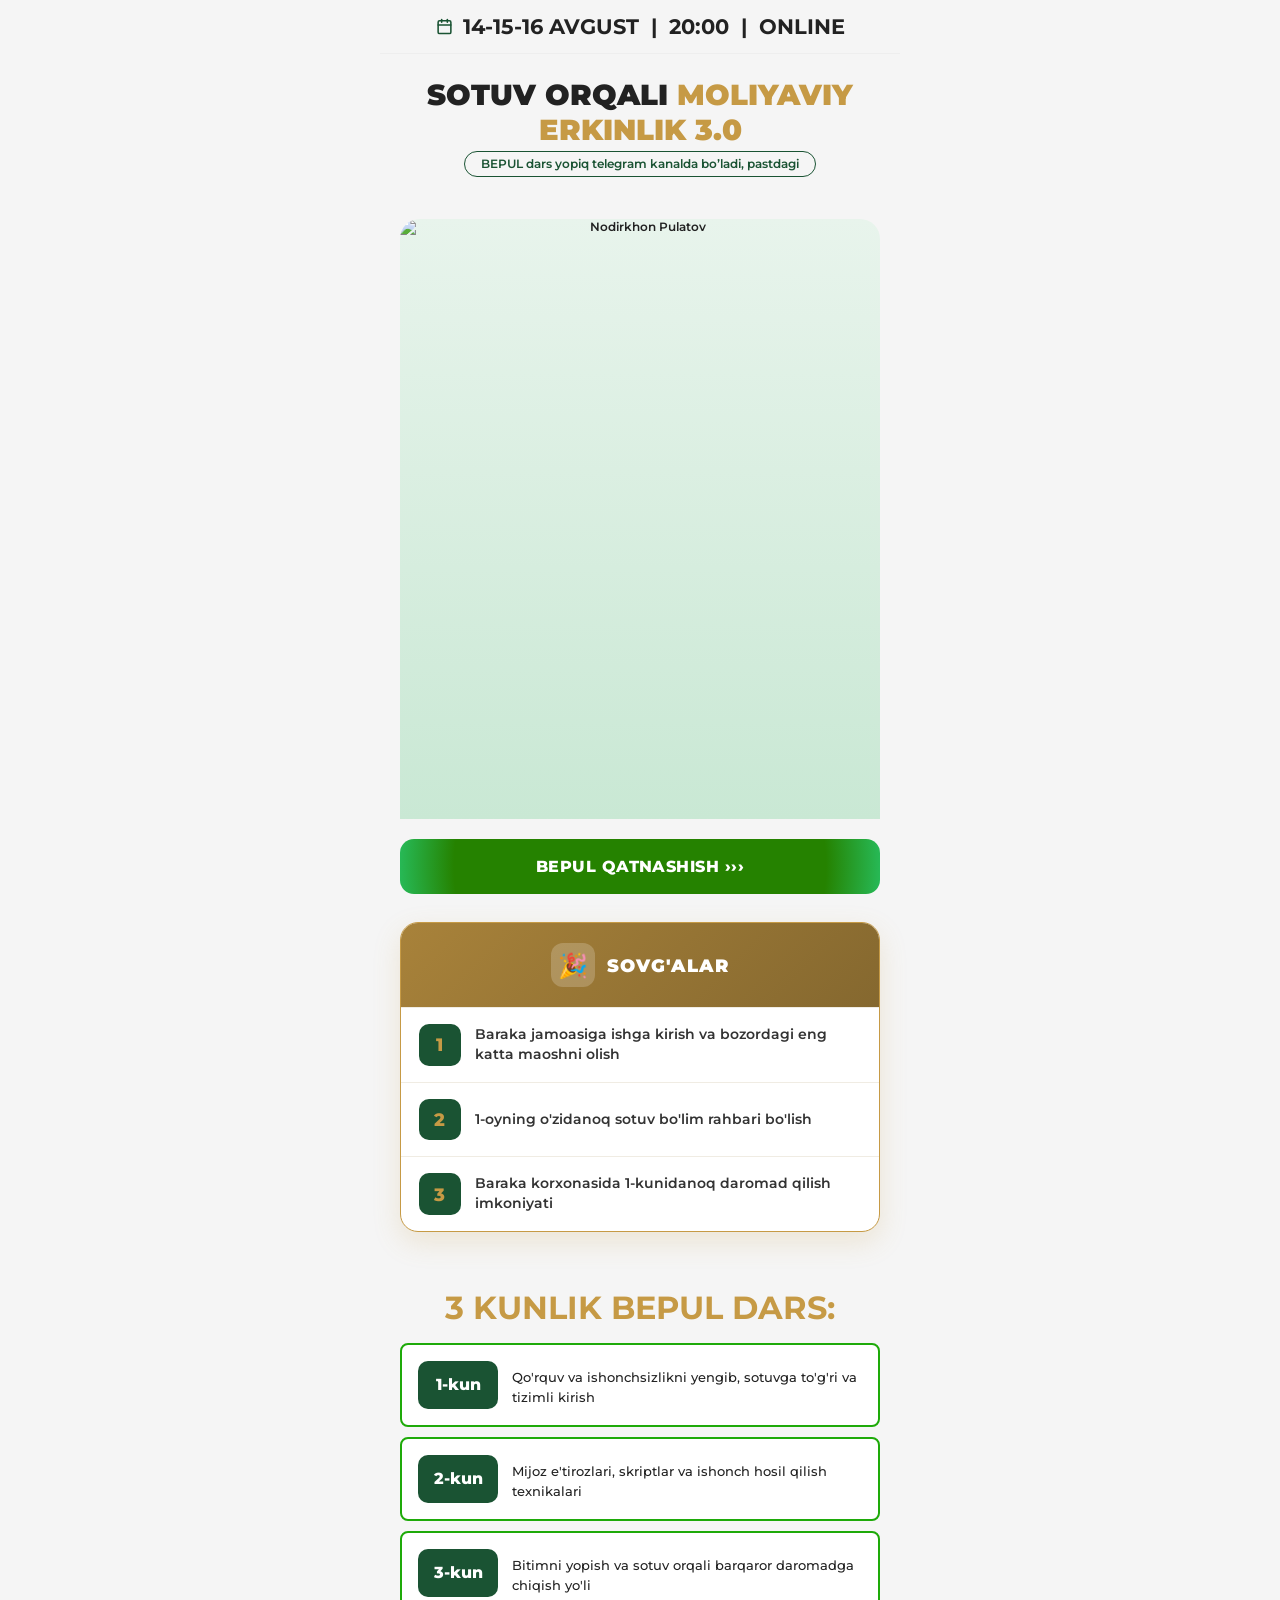
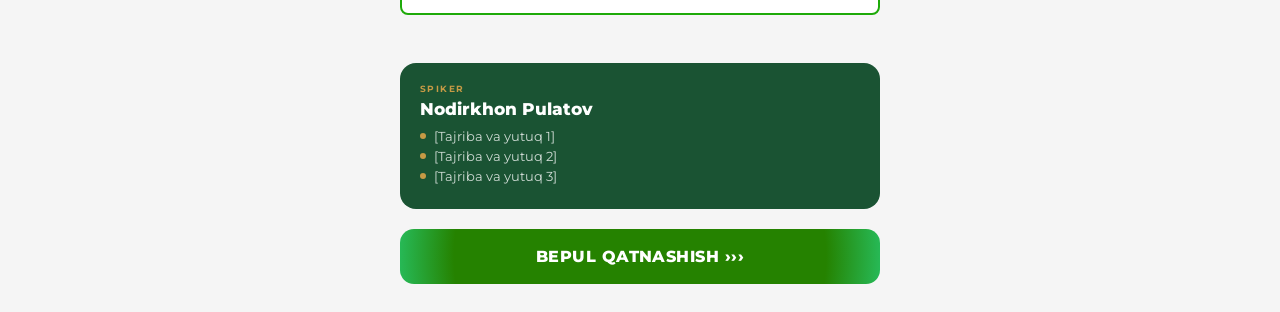
==== index.html @ 87858f14 "1st commit" ====
<!DOCTYPE html>
<html lang="uz">
<head>
<meta charset="UTF-8">
<meta name="viewport" content="width=device-width, initial-scale=1.0">
<title>Sotuv orqali Moliyaviy Erkinlik 3.0 | Baraka Education</title>
<meta name="description" content="Sotuv orqali Moliyaviy Erkinlik 3.0 — 3 kunlik BEPUL onlayn dars, 14-15-16 avgust, soat 20:00. Har kuni jonli efirda bepul kurslar tirojida qatnashing.">
<meta property="og:title" content="Sotuv orqali Moliyaviy Erkinlik 3.0 | Baraka Education">
<meta property="og:description" content="3 kunlik BEPUL onlayn dars — 14-15-16 avgust, soat 20:00. Har kuni jonli efirda bepul kurslar tirojida qatnashing.">
<meta property="og:type" content="website">
<meta property="og:url" content="https://barakaeducation.uz">
<meta property="og:image" content="https://barakaeducation.uz/img/Nodirkhon.webp">
<link rel="icon" href="/img/favicon.png" type="image/png">
    <link rel="stylesheet" href="./css/webinar.css">
<link rel="preconnect" href="https://fonts.googleapis.com">
<link rel="preconnect" href="https://fonts.gstatic.com" crossorigin>
<link rel="preload" as="style" href="https://fonts.googleapis.com/css2?family=Montserrat:wght@400;500;600;700;800;900&display=swap">
<link rel="stylesheet" href="https://fonts.googleapis.com/css2?family=Montserrat:wght@400;500;600;700;800;900&display=swap" media="print" onload="this.media='all'">
<!-- Meta Pixel Code -->
<script>
!function(f,b,e,v,n,t,s)
{if(f.fbq)return;n=f.fbq=function(){n.callMethod?
n.callMethod.apply(n,arguments):n.queue.push(arguments)};
if(!f._fbq)f._fbq=n;n.push=n;n.loaded=!0;n.version='2.0';
n.queue=[];t=b.createElement(e);t.async=!0;
t.src=v;s=b.getElementsByTagName(e)[0];
s.parentNode.insertBefore(t,s)}(window, document,'script',
'https://connect.facebook.net/en_US/fbevents.js');
fbq('init', '1590070006082105');
// Browser Pixel <-> CAPI deduplikatsiya uchun bitta event_id
window.__bcPvId = (window.crypto && crypto.randomUUID) ? crypto.randomUUID() : ('pv' + Date.now() + Math.random().toString(16).slice(2));
fbq('track', 'PageView', {}, {eventID: window.__bcPvId});
</script>
<noscript><img height="1" width="1" style="display:none"
src="https://www.facebook.com/tr?id=1590070006082105&ev=PageView&noscript=1"
/></noscript>
<!-- End Meta Pixel Code -->
<script type="application/ld+json">
{
  "@context": "https://schema.org",
  "@type": "EducationEvent",
  "name": "Moliyaviy Erkinlik 3.0 — 3 kunlik bepul onlayn dars",
  "description": "Sotuv menejeri uchun 3 kunlik bepul onlayn dars. Har kuni jonli efirda bepul kurslar tirojida qatnashing.",
  "startDate": "2027-08-14T20:00:00+05:00",
  "endDate": "2027-08-16T21:00:00+05:00",
  "eventAttendanceMode": "https://schema.org/OnlineEventAttendanceMode",
  "eventStatus": "https://schema.org/EventScheduled",
  "location": { "@type": "VirtualLocation", "url": "https://barakaeducation.uz" },
  "organizer": { "@type": "Organization", "name": "Baraka Education", "url": "https://barakaeducation.uz" },
  "offers": { "@type": "Offer", "price": "0", "priceCurrency": "UZS", "availability": "https://schema.org/InStock", "url": "https://barakaeducation.uz" }
}
</script>
</head>

<body>

<div class="date-bar">
  <svg width="17" height="17" viewBox="0 0 24 24" fill="none" stroke="#1A5333" stroke-width="2.2" stroke-linecap="round" stroke-linejoin="round"><rect x="3" y="4" width="18" height="18" rx="2"/><line x1="16" y1="2" x2="16" y2="6"/><line x1="8" y1="2" x2="8" y2="6"/><line x1="3" y1="10" x2="21" y2="10"/></svg>
  14-15-16 AVGUST &nbsp;|&nbsp; 20:00 &nbsp;|&nbsp; ONLINE
</div>

<div class="hero">

  <h1 class="hero-title">Sotuv orqali <span class="accent">Moliyaviy Erkinlik 3.0</span></h1>
  <div class="hero-tag">BEPUL dars yopiq telegram kanalda boʼladi, pastdagi </div>
  <div class="photo-wrap">
    <div class="photo-placeholder">
      <img src="img/NNN.webp" alt="Nodirkhon Pulatov" width="620" height="827" fetchpriority="high">
    </div>
  </div>
</div>

<div class="cta-wrap">
  <button type="button" class="cta-btn" onclick="openModal()">BEPUL QATNASHISH &#8250;&#8250;&#8250;</button>
</div>
<div class="gifts-section">
  <div class="gifts-header">
    <div class="gifts-badge">&#127881;</div>
    <div class="gifts-title">SOVG'ALAR</div>
  </div>
  <div class="gifts-list">
    <div class="gift-item">
      <div class="gift-num">1</div>
      <div class="gift-text">Baraka jamoasiga ishga kirish va bozordagi eng katta maoshni olish</div>
    </div>
    <div class="gift-item">
      <div class="gift-num">2</div>
      <div class="gift-text">1-oyning o'zidanoq sotuv bo'lim rahbari bo'lish</div>
    </div>
    <div class="gift-item">
      <div class="gift-num">3</div>
      <div class="gift-text">Baraka korxonasida 1-kunidanoq daromad qilish imkoniyati</div>
    </div>
  </div>
</div>
<div class="section">
  <div class="section-label"><p class=""><span class="accent">3 KUNLIK BEPUL DARS:</p></div>
  <!-- TODO: kurs dasturi tasdiqlangach kunlik mavzularni yangilang -->
  <div class="benefit-item">
    <div class="benefit-num">1-kun</div>
    <div class="benefit-text">Qo'rquv va ishonchsizlikni yengib, sotuvga to'g'ri va tizimli kirish</div>
  </div>
  <div class="benefit-item">
    <div class="benefit-num">2-kun</div>
    <div class="benefit-text">Mijoz e'tirozlari, skriptlar va ishonch hosil qilish texnikalari</div>
  </div>
  <div class="benefit-item">
    <div class="benefit-num">3-kun</div>
    <div class="benefit-text">Bitimni yopish va sotuv orqali barqaror daromadga chiqish yo'li</div>
  </div>
</div>

<!-- TODO: Nodirkhon Pulatov haqida haqiqiy tajriba/yutuqlarni kiriting -->
<div class="expert-box">
  <div class="expert-label">Spiker</div>
  <div class="expert-name">Nodirkhon Pulatov</div>
  <ul class="expert-list">
    <li>[Tajriba va yutuq 1]</li>
    <li>[Tajriba va yutuq 2]</li>
    <li>[Tajriba va yutuq 3]</li>
  </ul>
</div>

<div class="cta-wrap">
  <button type="button" class="cta-btn" onclick="openModal()">BEPUL QATNASHISH &#8250;&#8250;&#8250;</button>
</div>


<!-- ============ MODAL POPUP ============ -->
<div class="modal-overlay" id="modal-overlay" onclick="closeModalOnOverlay(event)">
  <div class="modal-box">
    <button type="button" class="modal-close" onclick="closeModal()" aria-label="Yopish">&times;</button>

    <div id="form-step">
      <div class="form-title">Bepul darsga ro'yxatdan o'ting</div>
      <div class="form-sub">Ismingiz va telefon raqamingizni kiriting</div>

      <div class="name-row">
        <input class="name-input" type="text" id="name" placeholder="Ismingiz">
      </div>
      <div class="form-error" id="name-error">Ismingizni kiriting!</div>

      <div class="phone-row">
        <div class="phone-prefix">+998</div>
        <input class="phone-input" type="tel" id="phone" placeholder="__ ___ __ __" maxlength="9" inputmode="numeric">
      </div>
      <div class="form-error" id="form-error">Telefon raqam to'g'ri emas!</div>

      <button class="cta-btn gold" id="submit-btn" onclick="handleSubmit()">BEPUL QATNASHISH</button>
      <div class="form-note" id="form-note">Ma'lumotlaringiz xavfsiz saqlanadi</div>
    </div>

    <div id="thanks-step" class="thanks-step">
      <div class="thanks-title">OXIRGI QADAM QOLDI!</div>
      <div class="thanks-text">Bepul darsni qo'lga kiritish uchun quyidagi tugma orqali telegram kanalga <span class="thanks-highlight">obuna bo'ling</span></div>
      <div class="thanks-arrow">&#8595;</div>
      <!-- TODO: shu vebinar uchun to'g'ri Telegram kanal havolasini tasdiqlang -->
      <a href="https://t.me/+x61LGCDoB-4zYzRi" target="_blank" rel="noopener" class="telegram-btn" onclick="bcCompleteReg()">OBUNA BO'LISH</a>
    </div>
  </div>
</div>

<script>
// === Google Sheets ga yuborish uchun manzil ===
var SHEET_WEBHOOK_URL = "https://script.google.com/macros/s/AKfycbxKwJilqauk2jVighUAce0dk263WaoMUeC7vBWDnK7WF0AuRO-kaybdIOo3z-_zWFyV/exec";

// ===================================================================
//  Meta Conversions API (CAPI) — yordamchi funksiyalar
// ===================================================================
var CAPI_ENDPOINT = "/api/event.php";

function bcGenId(){
  if (window.crypto && crypto.randomUUID) return crypto.randomUUID();
  return 'id' + Date.now() + Math.random().toString(16).slice(2);
}

function bcGetCookie(name){
  var m = document.cookie.match('(^|;)\\s*' + name + '\\s*=\\s*([^;]+)');
  return m ? decodeURIComponent(m.pop()) : '';
}

// _fbc yo'q bo'lsa, URL'dagi fbclid'dan yasaymiz (Match Quality uchun)
function bcGetFbc(){
  var fbc = bcGetCookie('_fbc');
  if (fbc) return fbc;
  var fbclid = new URLSearchParams(window.location.search).get('fbclid');
  if (fbclid) return 'fb.1.' + Date.now() + '.' + fbclid;
  return '';
}

// Backend'ga (api/event.php) hodisa yuborish
function bcSendCAPI(eventType, eventId, extra){
  var payload = {
    eventType: eventType,
    event_id: eventId,
    event_source_url: window.location.href,
    fbp: bcGetCookie('_fbp'),
    fbc: bcGetFbc()
  };
  if (extra){ for (var k in extra){ payload[k] = extra[k]; } }
  try {
    fetch(CAPI_ENDPOINT, {
      method: "POST",
      headers: { "Content-Type": "application/json" },
      body: JSON.stringify(payload),
      keepalive: true
    }).catch(function(){});
  } catch(e){}
}

// Telegram tugmasi: CompleteRegistration (ism/telefon yo'q) -> yangi oyna ochiladi
function bcCompleteReg(){
  var id = bcGenId();
  if (window.fbq) fbq('track', 'CompleteRegistration', {}, {eventID: id});
  bcSendCAPI('CompleteRegistration', id);
  return true; // havola odatdagidek yangi oynada ochilaveradi
}

// PageView'ni backend'ga ham yuboramiz (browser Pixel bilan bir xil event_id).
// _fbp cookie o'rnatilishi uchun ozgina kutamiz.
setTimeout(function(){
  bcSendCAPI('PageView', window.__bcPvId || bcGenId());
}, 800);

document.getElementById("phone").addEventListener("input",function(){
  this.value=this.value.replace(/\D/g,"").slice(0,9)
});

function openModal(){
  document.getElementById("modal-overlay").classList.add("modal-open");
  document.body.style.overflow = "hidden";
}

function closeModal(){
  document.getElementById("modal-overlay").classList.remove("modal-open");
  document.body.style.overflow = "";
}

function closeModalOnOverlay(e){
  if(e.target.id === "modal-overlay"){
    closeModal();
  }
}

function handleSubmit(){
  var nameVal = document.getElementById("name").value.trim();
  var phoneVal = document.getElementById("phone").value.replace(/\D/g,"");

  var nameErr = document.getElementById("name-error");
  var phoneErr = document.getElementById("form-error");

  var valid = true;

  if(nameVal.length < 2){
    nameErr.style.display = "block";
    valid = false;
  } else {
    nameErr.style.display = "none";
  }

  if(phoneVal.length < 9){
    phoneErr.style.display = "block";
    valid = false;
  } else {
    phoneErr.style.display = "none";
  }

  if(!valid) return;

  var payload = {
    name: nameVal,
    phone: "+998" + phoneVal
  };

  // ===== Meta: Lead (Pixel + CAPI, bir xil event_id) =====
  var bcLeadId = bcGenId();
  if (window.fbq) fbq('track', 'Lead', {}, {eventID: bcLeadId});
  bcSendCAPI('Lead', bcLeadId, { name: nameVal, phone: "+998" + phoneVal });

  showThanksStep();

  fetch(SHEET_WEBHOOK_URL, {
    method: "POST",
    mode: "no-cors",
    headers: { "Content-Type": "text/plain" },
    body: JSON.stringify(payload)
  }).catch(function(err){
    console.error("Sheetga yozishda xato:", err);
  });
}

function showThanksStep(){
  document.getElementById("form-step").style.display = "none";
  document.getElementById("thanks-step").style.display = "block";
  document.getElementById("name").value = "";
  document.getElementById("phone").value = "";
}
</script>
</body>
</html>
---- css/webinar.css ----
:root{--green:#1A5333;--gold:#C69A45;--beige:#F5E8D3;--white:#fff;--text:#222}
*{margin:0;padding:0;box-sizing:border-box}
body{font-family:"Montserrat",sans-serif;background:#f5f5f5;color:var(--text);max-width:520px;margin:0 auto}

.date-bar{display:flex;align-items:center;gap:10px;padding:14px 20px;font-size:1.3rem;font-weight:700;border-bottom:1px solid #eee;justify-content: center;}

.hero{padding:24px 20px 0;text-align:center}
.hero-tag{display:inline-block;border:1.5px solid var(--green);border-radius:50px;padding:5px 16px;font-size:.72rem;font-weight:600;color:var(--green);margin-bottom:18px;}
.hero-title{font-size:clamp(1.35rem,6vw,1.8rem);font-weight:900;line-height:1.2;text-transform:uppercase;margin-bottom:4px}
.hero-title .accent{color:var(--gold)}

.photo-wrap{margin:24px 0 0;background:linear-gradient(180deg,#e8f4ec 0%,#c9e8d4 100%);border-radius:20px 20px 0 0;aspect-ratio:4/5;position:relative;overflow:hidden}
.photo-wrap img{position:absolute;inset:0;width:100%;height:100%;object-fit:cover;object-position:top center;display:block}
.photo-placeholder{display:flex;flex-direction:column;align-items:center;gap:10px;font-size:.78rem;font-weight:600}
.photo-placeholder span{font-size:4rem}

.cta-wrap{padding:0 20px 28px}
.cta-btn{display:block;color: #ffffff;width:100%;background: #258200;
background: radial-gradient(circle, rgba(37, 130, 0, 1) 77%, rgba(39, 186, 88, 1) 100%, rgba(41, 204, 109, 1) 93%);font-family:"Montserrat",sans-serif;font-size:1rem;font-weight:800;text-align:center;padding:18px;border-radius:14px;border:none;cursor:pointer;letter-spacing:.03em;text-decoration:none;transition:background .2s;margin-top:20px}
.cta-btn:hover{background:#143f27}
.cta-btn.gold{background:var(--gold)}
.cta-btn.gold:hover{background:#a8823a}

.section{padding:28px 20px;margin-top:10px}
.section-label{font-size:2rem;font-weight:700;margin-bottom:16px;display: flex; justify-content: center}
.section-label .accent{color:var(--gold)}

.benefit-item{display:flex;align-items:flex-start;gap:14px;padding:16px;margin-bottom:10px;background: white; border-radius: 0.5rem; border-width: 2px;border-style: solid;border-color: #1eaa09 ;align-items:center;  /* Blue color */}
.benefit-num{width:5rem;height:3rem;border-radius:10px;background:var(--green);color:white;font-size:1rem;font-weight:800;display:flex;align-items:center;justify-content:center;flex-shrink:0;}
.benefit-text{font-size:.84rem;font-weight:500;line-height:1.5;padding-top:4px}

.expert-box{background:var(--green);margin:10px 20px;border-radius:16px;padding:20px}
.expert-label{font-size:.58rem;font-weight:700;letter-spacing:.15em;text-transform:uppercase;color:var(--gold);margin-bottom:5px}
.expert-name{font-size:1.05rem;font-weight:800;color:white;margin-bottom:10px}
.expert-list{list-style:none}
.expert-list li{font-size:.8rem;color:rgba(255,255,255,.8);display:flex;align-items:center;gap:8px;margin-bottom:5px}
.expert-list li::before{content:"";width:6px;height:6px;border-radius:50%;background:var(--gold);flex-shrink:0}

.form-section{padding:28px 20px;margin-top:10px}
.form-title{font-size:1.05rem;font-weight:800;text-align:center;margin-bottom:5px}
.form-sub{text-align:center;font-size:.75rem;color:#999;margin-bottom:18px}
.phone-row{display:flex;background:#f2f2f2;border-radius:12px;overflow:hidden;border:1.5px solid #e0e0e0;margin-bottom:10px}
.phone-prefix{padding:0 14px;display:flex;align-items:center;font-weight:700;font-size:.95rem;background:#e8e8e8;border-right:1.5px solid #d5d5d5}
.phone-input{flex:1;border:none;outline:none;background:transparent;padding:14px;font-family:"Montserrat",sans-serif;font-size:.95rem;font-weight:600}
.form-error{font-size:.74rem;color:#e74c3c;margin-bottom:8px;display:none}
.form-note{text-align:center;font-size:.65rem;color:#ccc;margin-top:10px}

.urgency{text-align:center;font-size:.78rem;font-weight:700;font-style:italic;color:#999;padding:20px 20px 36px}
/* ============================================
   QO'SHIMCHA: Popup (modal) oynasi uchun stillar
   Buni mavjud webinar.css fayli oxiriga qo'shing
   (name-input-addon.css va thanks-step-addon.css bilan birga)
   ============================================ */

.modal-overlay {
  display: none;
  position: fixed;
  top: 0;
  left: 0;
  width: 100%;
  height: 100%;
  background: rgba(0, 0, 0, 0.6);
  z-index: 9999;
  align-items: center;
  justify-content: center;
  padding: 16px;
  box-sizing: border-box;
}

.modal-overlay.modal-open {
  display: flex;
}

.modal-box {
  position: relative;
  background: #ffffff;
  width: 100%;
  max-width: 420px;
  border-radius: 18px;
  padding: 32px 24px 28px;
  box-sizing: border-box;
  max-height: 90vh;
  overflow-y: auto;
  animation: modal-pop 0.18s ease;
}

@keyframes modal-pop {
  from { transform: scale(0.92); opacity: 0; }
  to   { transform: scale(1); opacity: 1; }
}

.modal-close {
  position: absolute;
  top: 12px;
  right: 14px;
  background: none;
  border: none;
  font-size: 26px;
  line-height: 1;
  color: #999999;
  cursor: pointer;
  padding: 4px 8px;
}

.modal-close:hover {
  color: #333333;
}

/* thanks-step modal ichida ko'rinishi uchun display qoidasini
   oldingi addon'dagi "padding: 8px 4px 4px" bilan moslashtiramiz */
.modal-box .thanks-step {
  padding: 8px 0 0;
}

@media (max-width: 420px) {
  .modal-box {
    padding: 28px 18px 24px;
  }
}

/* ============================================
   QO'SHIMCHA: "Ism" maydoni uchun stillar
   Buni mavjud webinar.css fayli oxiriga qo'shing
   (thanks-step-addon.css bilan birga)
   ============================================ */

.name-row {
  margin-bottom: 14px;
}

.name-input {
  width: 100%;
  box-sizing: border-box;
  border: 2px solid #e0d8cc;
  border-radius: 12px;
  padding: 16px 18px;
  font-family: 'Montserrat', sans-serif;
  font-weight: 600;
  font-size: 16px;
  color: #111111;
  background: #ffffff;
  outline: none;
  transition: border-color 0.15s ease;
}

.name-input:focus {
  border-color: #1A5333;
}

.name-input::placeholder {
  color: #b0a89a;
  font-weight: 500;
}
/* ============================================
   QO'SHIMCHA: "Rahmat" bosqichi uchun stillar
   Buni mavjud webinar.css fayli oxiriga qo'shing
   ============================================ */

.thanks-step {
  display: none; /* boshida yashirin, JS orqali ko'rsatiladi */
  text-align: center;
  padding: 8px 4px 4px;
}

.thanks-title {
  font-family: 'Montserrat', sans-serif;
  font-weight: 900;
  font-size: 30px;
  letter-spacing: -0.5px;
  color: #111111;
  text-transform: uppercase;
  margin-bottom: 18px;
  line-height: 1.1;
}

.thanks-text {
  font-family: 'Montserrat', sans-serif;
  font-weight: 500;
  font-size: 16px;
  color: #222222;
  line-height: 1.45;
  max-width: 360px;
  margin: 0 auto 22px;
}

.thanks-highlight {
  color: #e02424;
  font-weight: 700;
}

.thanks-arrow {
  font-size: 26px;
  color: #111111;
  margin-bottom: 22px;
  line-height: 1;
}

.telegram-btn {
  display: block;
  width: 100%;
  max-width: 380px;
  margin: 0 auto;
  background: #29a9e0;
  color: #ffffff;
  font-family: 'Montserrat', sans-serif;
  font-weight: 800;
  font-size: 19px;
  letter-spacing: 0.3px;
  text-transform: uppercase;
  text-align: center;
  text-decoration: none;
  padding: 20px 24px;
  border-radius: 14px;
  box-shadow: 0 6px 0 #1c7fac;
  transition: transform 0.08s ease, box-shadow 0.08s ease;
}

.telegram-btn:active {
  transform: translateY(4px);
  box-shadow: 0 2px 0 #1c7fac;
}

@media (min-width: 480px) {
  .thanks-title { font-size: 36px; }
  .thanks-text { font-size: 17px; }
}

/* ============================================
   Sovg'alar — imkoniyatlar ro'yxati
   ============================================ */

.gifts-section{margin:0 20px 28px;background:white;border-radius:18px;overflow:hidden;border:1.5px solid var(--gold);box-shadow:0 10px 28px rgba(198,154,69,.18)}
.gifts-header{padding:20px 18px;display:flex;align-items:center;justify-content:center;gap:12px;background:linear-gradient(135deg, #a8823a 0%, #85682f 100%)}
.gifts-badge{flex-shrink:0;width:44px;height:44px;background:rgba(255,255,255,.2);border-radius:12px;display:flex;align-items:center;justify-content:center;font-size:1.5rem}
.gifts-title{font-size:1.15rem;font-weight:900;letter-spacing:.06em;text-transform:uppercase;color:white}

.gifts-list{display:flex;flex-direction:column}
.gift-item{padding:16px 18px;border-top:1px solid #f0ece3;display:flex;align-items:center;gap:14px}
.gift-num{flex-shrink:0;width:2.6rem;height:2.6rem;border-radius:10px;background:var(--green);color:var(--gold);font-size:1.15rem;font-weight:800;display:flex;align-items:center;justify-content:center}
.gift-text{font-size:.86rem;font-weight:600;color:#333;line-height:1.45}
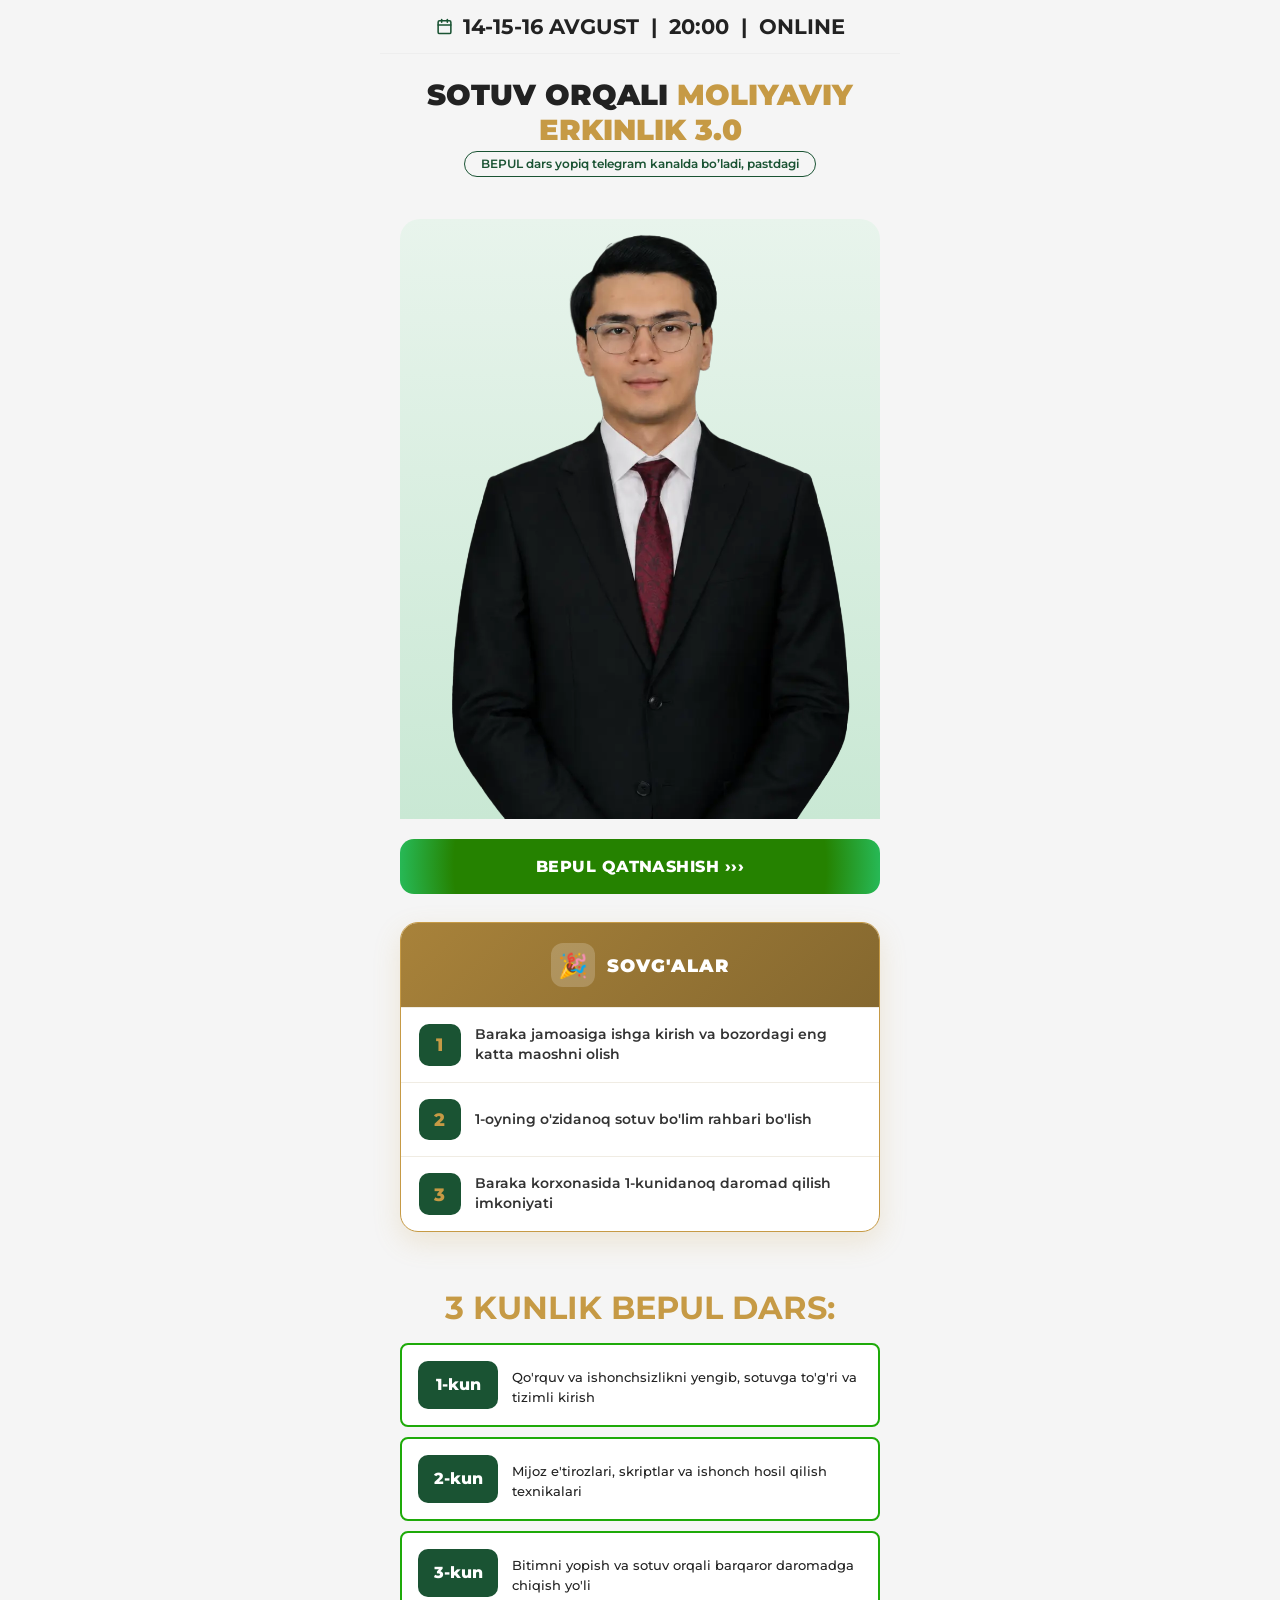
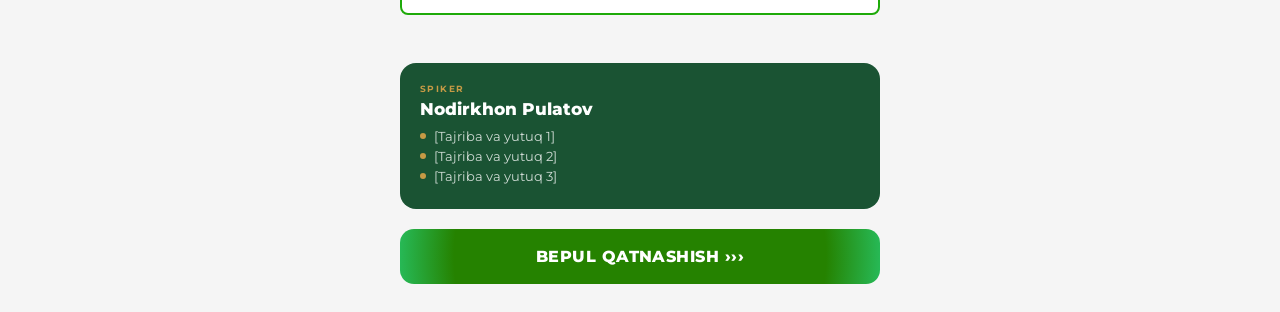
==== commit 687b2dc7: "minor changes" ====
--- a/index.html
+++ b/index.html
@@ -154,8 +154,7 @@
       <div class="thanks-title">OXIRGI QADAM QOLDI!</div>
       <div class="thanks-text">Bepul darsni qo'lga kiritish uchun quyidagi tugma orqali telegram kanalga <span class="thanks-highlight">obuna bo'ling</span></div>
       <div class="thanks-arrow">&#8595;</div>
-      <!-- TODO: shu vebinar uchun to'g'ri Telegram kanal havolasini tasdiqlang -->
-      <a href="https://t.me/+x61LGCDoB-4zYzRi" target="_blank" rel="noopener" class="telegram-btn" onclick="bcCompleteReg()">OBUNA BO'LISH</a>
+      <a href="https://t.me/+csXXLoG-ds5mNWNi" target="_blank" rel="noopener" class="telegram-btn" onclick="bcCompleteReg()">OBUNA BO'LISH</a>
     </div>
   </div>
 </div>
@@ -167,7 +166,7 @@
 // ===================================================================
 //  Meta Conversions API (CAPI) — yordamchi funksiyalar
 // ===================================================================
-var CAPI_ENDPOINT = "/api/event.php";
+var CAPI_ENDPOINT = "/api/event";
 
 function bcGenId(){
   if (window.crypto && crypto.randomUUID) return crypto.randomUUID();
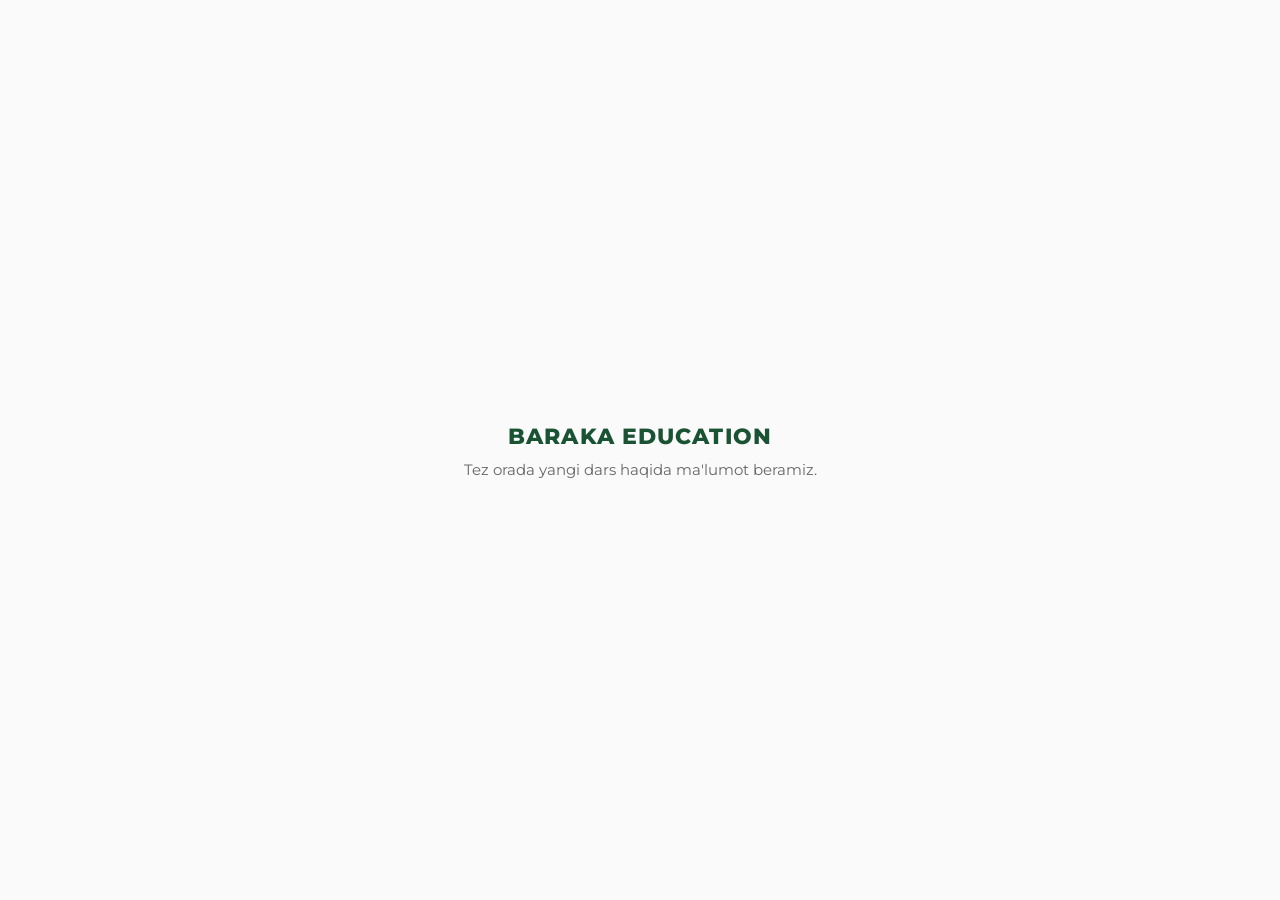
==== commit a98e4e50: "Temporarily hide sales course, replace with placeholder The site now shows a minimal "coming soon" p" ====
--- a/index.html
+++ b/index.html
@@ -3,15 +3,9 @@
 <head>
 <meta charset="UTF-8">
 <meta name="viewport" content="width=device-width, initial-scale=1.0">
-<title>Sotuv orqali Moliyaviy Erkinlik 3.0 | Baraka Education</title>
-<meta name="description" content="Sotuv orqali Moliyaviy Erkinlik 3.0 — 3 kunlik BEPUL onlayn dars, 14-15-16 avgust, soat 20:00. Har kuni jonli efirda bepul kurslar tirojida qatnashing.">
-<meta property="og:title" content="Sotuv orqali Moliyaviy Erkinlik 3.0 | Baraka Education">
-<meta property="og:description" content="3 kunlik BEPUL onlayn dars — 14-15-16 avgust, soat 20:00. Har kuni jonli efirda bepul kurslar tirojida qatnashing.">
-<meta property="og:type" content="website">
-<meta property="og:url" content="https://barakaeducation.uz">
-<meta property="og:image" content="https://barakaeducation.uz/img/Nodirkhon.webp">
+<title>Baraka Education</title>
+<meta name="description" content="Baraka Education — tez orada yangi dars haqida ma'lumot beramiz.">
 <link rel="icon" href="/img/favicon.png" type="image/png">
-    <link rel="stylesheet" href="./css/webinar.css">
 <link rel="preconnect" href="https://fonts.googleapis.com">
 <link rel="preconnect" href="https://fonts.gstatic.com" crossorigin>
 <link rel="preload" as="style" href="https://fonts.googleapis.com/css2?family=Montserrat:wght@400;500;600;700;800;900&display=swap">
@@ -27,273 +21,23 @@
 s.parentNode.insertBefore(t,s)}(window, document,'script',
 'https://connect.facebook.net/en_US/fbevents.js');
 fbq('init', '1590070006082105');
-// Browser Pixel <-> CAPI deduplikatsiya uchun bitta event_id
-window.__bcPvId = (window.crypto && crypto.randomUUID) ? crypto.randomUUID() : ('pv' + Date.now() + Math.random().toString(16).slice(2));
-fbq('track', 'PageView', {}, {eventID: window.__bcPvId});
+fbq('track', 'PageView');
 </script>
 <noscript><img height="1" width="1" style="display:none"
 src="https://www.facebook.com/tr?id=1590070006082105&ev=PageView&noscript=1"
 /></noscript>
 <!-- End Meta Pixel Code -->
-<script type="application/ld+json">
-{
-  "@context": "https://schema.org",
-  "@type": "EducationEvent",
-  "name": "Moliyaviy Erkinlik 3.0 — 3 kunlik bepul onlayn dars",
-  "description": "Sotuv menejeri uchun 3 kunlik bepul onlayn dars. Har kuni jonli efirda bepul kurslar tirojida qatnashing.",
-  "startDate": "2027-08-14T20:00:00+05:00",
-  "endDate": "2027-08-16T21:00:00+05:00",
-  "eventAttendanceMode": "https://schema.org/OnlineEventAttendanceMode",
-  "eventStatus": "https://schema.org/EventScheduled",
-  "location": { "@type": "VirtualLocation", "url": "https://barakaeducation.uz" },
-  "organizer": { "@type": "Organization", "name": "Baraka Education", "url": "https://barakaeducation.uz" },
-  "offers": { "@type": "Offer", "price": "0", "priceCurrency": "UZS", "availability": "https://schema.org/InStock", "url": "https://barakaeducation.uz" }
-}
-</script>
+<style>
+body{margin:0;min-height:100vh;display:flex;align-items:center;justify-content:center;background:#FAFAFA;font-family:"Montserrat",sans-serif;color:#1A5333;text-align:center;padding:20px;box-sizing:border-box}
+.soon-title{font-size:1.4rem;font-weight:800;text-transform:uppercase;letter-spacing:.05em;margin-bottom:10px}
+.soon-text{font-size:.95rem;color:#666;max-width:360px;margin:0 auto}
+</style>
 </head>
 
 <body>
-
-<div class="date-bar">
-  <svg width="17" height="17" viewBox="0 0 24 24" fill="none" stroke="#1A5333" stroke-width="2.2" stroke-linecap="round" stroke-linejoin="round"><rect x="3" y="4" width="18" height="18" rx="2"/><line x1="16" y1="2" x2="16" y2="6"/><line x1="8" y1="2" x2="8" y2="6"/><line x1="3" y1="10" x2="21" y2="10"/></svg>
-  14-15-16 AVGUST &nbsp;|&nbsp; 20:00 &nbsp;|&nbsp; ONLINE
-</div>
-
-<div class="hero">
-
-  <h1 class="hero-title">Sotuv orqali <span class="accent">Moliyaviy Erkinlik 3.0</span></h1>
-  <div class="hero-tag">BEPUL dars yopiq telegram kanalda boʼladi, pastdagi </div>
-  <div class="photo-wrap">
-    <div class="photo-placeholder">
-      <img src="img/NNN.webp" alt="Nodirkhon Pulatov" width="620" height="827" fetchpriority="high">
-    </div>
+  <div>
+    <div class="soon-title">Baraka Education</div>
+    <div class="soon-text">Tez orada yangi dars haqida ma'lumot beramiz.</div>
   </div>
-</div>
-
-<div class="cta-wrap">
-  <button type="button" class="cta-btn" onclick="openModal()">BEPUL QATNASHISH &#8250;&#8250;&#8250;</button>
-</div>
-<div class="gifts-section">
-  <div class="gifts-header">
-    <div class="gifts-badge">&#127881;</div>
-    <div class="gifts-title">SOVG'ALAR</div>
-  </div>
-  <div class="gifts-list">
-    <div class="gift-item">
-      <div class="gift-num">1</div>
-      <div class="gift-text">Baraka jamoasiga ishga kirish va bozordagi eng katta maoshni olish</div>
-    </div>
-    <div class="gift-item">
-      <div class="gift-num">2</div>
-      <div class="gift-text">1-oyning o'zidanoq sotuv bo'lim rahbari bo'lish</div>
-    </div>
-    <div class="gift-item">
-      <div class="gift-num">3</div>
-      <div class="gift-text">Baraka korxonasida 1-kunidanoq daromad qilish imkoniyati</div>
-    </div>
-  </div>
-</div>
-<div class="section">
-  <div class="section-label"><p class=""><span class="accent">3 KUNLIK BEPUL DARS:</p></div>
-  <!-- TODO: kurs dasturi tasdiqlangach kunlik mavzularni yangilang -->
-  <div class="benefit-item">
-    <div class="benefit-num">1-kun</div>
-    <div class="benefit-text">Qo'rquv va ishonchsizlikni yengib, sotuvga to'g'ri va tizimli kirish</div>
-  </div>
-  <div class="benefit-item">
-    <div class="benefit-num">2-kun</div>
-    <div class="benefit-text">Mijoz e'tirozlari, skriptlar va ishonch hosil qilish texnikalari</div>
-  </div>
-  <div class="benefit-item">
-    <div class="benefit-num">3-kun</div>
-    <div class="benefit-text">Bitimni yopish va sotuv orqali barqaror daromadga chiqish yo'li</div>
-  </div>
-</div>
-
-<!-- TODO: Nodirkhon Pulatov haqida haqiqiy tajriba/yutuqlarni kiriting -->
-<div class="expert-box">
-  <div class="expert-label">Spiker</div>
-  <div class="expert-name">Nodirkhon Pulatov</div>
-  <ul class="expert-list">
-    <li>[Tajriba va yutuq 1]</li>
-    <li>[Tajriba va yutuq 2]</li>
-    <li>[Tajriba va yutuq 3]</li>
-  </ul>
-</div>
-
-<div class="cta-wrap">
-  <button type="button" class="cta-btn" onclick="openModal()">BEPUL QATNASHISH &#8250;&#8250;&#8250;</button>
-</div>
-
-
-<!-- ============ MODAL POPUP ============ -->
-<div class="modal-overlay" id="modal-overlay" onclick="closeModalOnOverlay(event)">
-  <div class="modal-box">
-    <button type="button" class="modal-close" onclick="closeModal()" aria-label="Yopish">&times;</button>
-
-    <div id="form-step">
-      <div class="form-title">Bepul darsga ro'yxatdan o'ting</div>
-      <div class="form-sub">Ismingiz va telefon raqamingizni kiriting</div>
-
-      <div class="name-row">
-        <input class="name-input" type="text" id="name" placeholder="Ismingiz">
-      </div>
-      <div class="form-error" id="name-error">Ismingizni kiriting!</div>
-
-      <div class="phone-row">
-        <div class="phone-prefix">+998</div>
-        <input class="phone-input" type="tel" id="phone" placeholder="__ ___ __ __" maxlength="9" inputmode="numeric">
-      </div>
-      <div class="form-error" id="form-error">Telefon raqam to'g'ri emas!</div>
-
-      <button class="cta-btn gold" id="submit-btn" onclick="handleSubmit()">BEPUL QATNASHISH</button>
-      <div class="form-note" id="form-note">Ma'lumotlaringiz xavfsiz saqlanadi</div>
-    </div>
-
-    <div id="thanks-step" class="thanks-step">
-      <div class="thanks-title">OXIRGI QADAM QOLDI!</div>
-      <div class="thanks-text">Bepul darsni qo'lga kiritish uchun quyidagi tugma orqali telegram kanalga <span class="thanks-highlight">obuna bo'ling</span></div>
-      <div class="thanks-arrow">&#8595;</div>
-      <a href="https://t.me/+csXXLoG-ds5mNWNi" target="_blank" rel="noopener" class="telegram-btn" onclick="bcCompleteReg()">OBUNA BO'LISH</a>
-    </div>
-  </div>
-</div>
-
-<script>
-// === Google Sheets ga yuborish uchun manzil ===
-var SHEET_WEBHOOK_URL = "https://script.google.com/macros/s/AKfycbxKwJilqauk2jVighUAce0dk263WaoMUeC7vBWDnK7WF0AuRO-kaybdIOo3z-_zWFyV/exec";
-
-// ===================================================================
-//  Meta Conversions API (CAPI) — yordamchi funksiyalar
-// ===================================================================
-var CAPI_ENDPOINT = "/api/event";
-
-function bcGenId(){
-  if (window.crypto && crypto.randomUUID) return crypto.randomUUID();
-  return 'id' + Date.now() + Math.random().toString(16).slice(2);
-}
-
-function bcGetCookie(name){
-  var m = document.cookie.match('(^|;)\\s*' + name + '\\s*=\\s*([^;]+)');
-  return m ? decodeURIComponent(m.pop()) : '';
-}
-
-// _fbc yo'q bo'lsa, URL'dagi fbclid'dan yasaymiz (Match Quality uchun)
-function bcGetFbc(){
-  var fbc = bcGetCookie('_fbc');
-  if (fbc) return fbc;
-  var fbclid = new URLSearchParams(window.location.search).get('fbclid');
-  if (fbclid) return 'fb.1.' + Date.now() + '.' + fbclid;
-  return '';
-}
-
-// Backend'ga (api/event.php) hodisa yuborish
-function bcSendCAPI(eventType, eventId, extra){
-  var payload = {
-    eventType: eventType,
-    event_id: eventId,
-    event_source_url: window.location.href,
-    fbp: bcGetCookie('_fbp'),
-    fbc: bcGetFbc()
-  };
-  if (extra){ for (var k in extra){ payload[k] = extra[k]; } }
-  try {
-    fetch(CAPI_ENDPOINT, {
-      method: "POST",
-      headers: { "Content-Type": "application/json" },
-      body: JSON.stringify(payload),
-      keepalive: true
-    }).catch(function(){});
-  } catch(e){}
-}
-
-// Telegram tugmasi: CompleteRegistration (ism/telefon yo'q) -> yangi oyna ochiladi
-function bcCompleteReg(){
-  var id = bcGenId();
-  if (window.fbq) fbq('track', 'CompleteRegistration', {}, {eventID: id});
-  bcSendCAPI('CompleteRegistration', id);
-  return true; // havola odatdagidek yangi oynada ochilaveradi
-}
-
-// PageView'ni backend'ga ham yuboramiz (browser Pixel bilan bir xil event_id).
-// _fbp cookie o'rnatilishi uchun ozgina kutamiz.
-setTimeout(function(){
-  bcSendCAPI('PageView', window.__bcPvId || bcGenId());
-}, 800);
-
-document.getElementById("phone").addEventListener("input",function(){
-  this.value=this.value.replace(/\D/g,"").slice(0,9)
-});
-
-function openModal(){
-  document.getElementById("modal-overlay").classList.add("modal-open");
-  document.body.style.overflow = "hidden";
-}
-
-function closeModal(){
-  document.getElementById("modal-overlay").classList.remove("modal-open");
-  document.body.style.overflow = "";
-}
-
-function closeModalOnOverlay(e){
-  if(e.target.id === "modal-overlay"){
-    closeModal();
-  }
-}
-
-function handleSubmit(){
-  var nameVal = document.getElementById("name").value.trim();
-  var phoneVal = document.getElementById("phone").value.replace(/\D/g,"");
-
-  var nameErr = document.getElementById("name-error");
-  var phoneErr = document.getElementById("form-error");
-
-  var valid = true;
-
-  if(nameVal.length < 2){
-    nameErr.style.display = "block";
-    valid = false;
-  } else {
-    nameErr.style.display = "none";
-  }
-
-  if(phoneVal.length < 9){
-    phoneErr.style.display = "block";
-    valid = false;
-  } else {
-    phoneErr.style.display = "none";
-  }
-
-  if(!valid) return;
-
-  var payload = {
-    name: nameVal,
-    phone: "+998" + phoneVal
-  };
-
-  // ===== Meta: Lead (Pixel + CAPI, bir xil event_id) =====
-  var bcLeadId = bcGenId();
-  if (window.fbq) fbq('track', 'Lead', {}, {eventID: bcLeadId});
-  bcSendCAPI('Lead', bcLeadId, { name: nameVal, phone: "+998" + phoneVal });
-
-  showThanksStep();
-
-  fetch(SHEET_WEBHOOK_URL, {
-    method: "POST",
-    mode: "no-cors",
-    headers: { "Content-Type": "text/plain" },
-    body: JSON.stringify(payload)
-  }).catch(function(err){
-    console.error("Sheetga yozishda xato:", err);
-  });
-}
-
-function showThanksStep(){
-  document.getElementById("form-step").style.display = "none";
-  document.getElementById("thanks-step").style.display = "block";
-  document.getElementById("name").value = "";
-  document.getElementById("phone").value = "";
-}
-</script>
 </body>
-</html>+</html>
